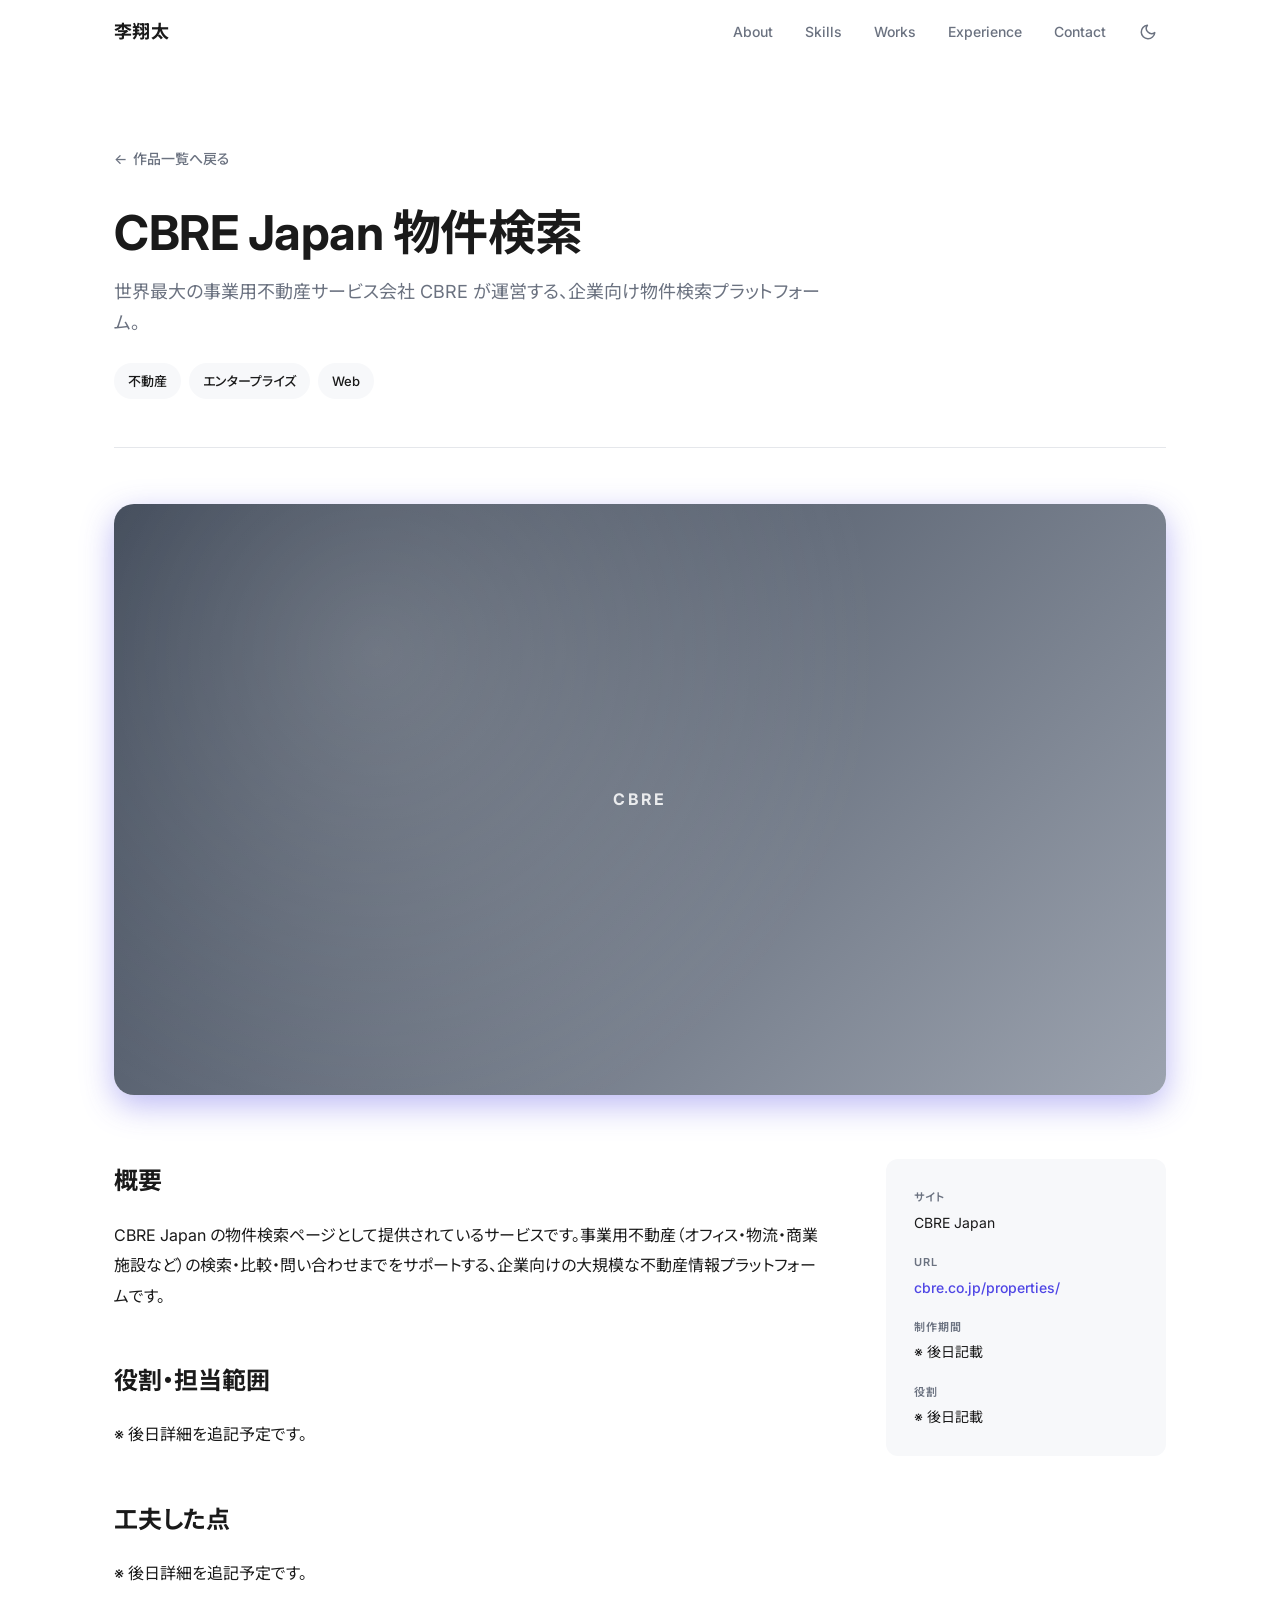
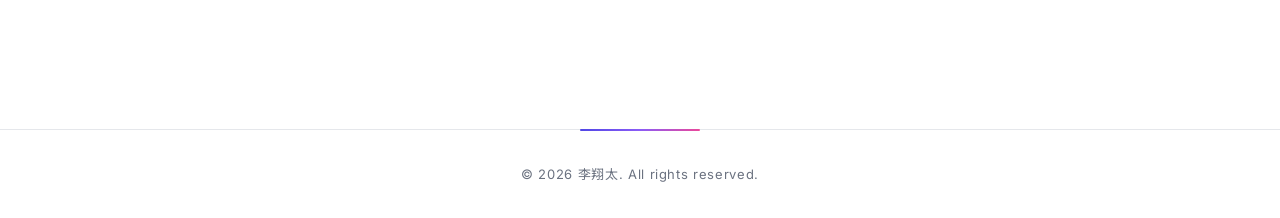
==== works/cbre-properties.html @ f88a5d5b "initial commits" ====
<!DOCTYPE html>
<html lang="ja">
<head>
  <meta charset="UTF-8">
  <meta name="viewport" content="width=device-width, initial-scale=1.0">
  <title>CBRE Japan 物件検索 | 李翔太 Portfolio</title>
  <meta name="description" content="世界最大の事業用不動産サービス会社 CBRE Japan の物件検索プラットフォームの実績紹介。">

  <link rel="preconnect" href="https://fonts.googleapis.com">
  <link rel="preconnect" href="https://fonts.gstatic.com" crossorigin>
  <link href="https://fonts.googleapis.com/css2?family=Inter:wght@400;500;600;700&family=Noto+Sans+JP:wght@400;500;700&display=swap" rel="stylesheet">
  <link rel="stylesheet" href="../assets/css/style.css">
  <link rel="stylesheet" href="../assets/css/works.css">

  <script>
    (function() {
      try {
        const stored = localStorage.getItem('theme');
        const prefersDark = window.matchMedia('(prefers-color-scheme: dark)').matches;
        const theme = stored || (prefersDark ? 'dark' : 'light');
        document.documentElement.setAttribute('data-theme', theme);
      } catch (e) {
        document.documentElement.setAttribute('data-theme', 'light');
      }
    })();
  </script>
</head>
<body>
  <header class="header" id="header">
    <div class="container header__inner">
      <a href="../index.html" class="header__logo">李翔太</a>
      <div class="header__right">
        <nav class="nav" id="nav">
          <ul class="nav__list">
            <li><a href="../index.html#about" class="nav__link">About</a></li>
            <li><a href="../index.html#skills" class="nav__link">Skills</a></li>
            <li><a href="../index.html#works" class="nav__link">Works</a></li>
            <li><a href="../index.html#experience" class="nav__link">Experience</a></li>
            <li><a href="../index.html#contact" class="nav__link">Contact</a></li>
          </ul>
        </nav>
        <button class="theme-toggle" id="themeToggle" aria-label="テーマを切り替え">
          <svg class="theme-toggle__icon theme-toggle__icon--moon" viewBox="0 0 24 24" fill="none" stroke="currentColor" stroke-width="2" stroke-linecap="round" stroke-linejoin="round" aria-hidden="true">
            <path d="M21 12.79A9 9 0 1 1 11.21 3 7 7 0 0 0 21 12.79z"/>
          </svg>
          <svg class="theme-toggle__icon theme-toggle__icon--sun" viewBox="0 0 24 24" fill="none" stroke="currentColor" stroke-width="2" stroke-linecap="round" stroke-linejoin="round" aria-hidden="true">
            <circle cx="12" cy="12" r="4"/>
            <path d="M12 2v2M12 20v2M4.93 4.93l1.41 1.41M17.66 17.66l1.41 1.41M2 12h2M20 12h2M4.93 19.07l1.41-1.41M17.66 6.34l1.41-1.41"/>
          </svg>
        </button>
        <button class="header__toggle" id="navToggle" aria-label="メニューを開く" aria-expanded="false">
          <span></span><span></span><span></span>
        </button>
      </div>
    </div>
  </header>

  <main class="work-detail">
    <div class="container">
      <a href="../index.html#works" class="work-detail__back">作品一覧へ戻る</a>

      <div class="work-detail__header">
        <h1 class="work-detail__title">CBRE Japan 物件検索</h1>
        <p class="work-detail__lead">
          世界最大の事業用不動産サービス会社 CBRE が運営する、企業向け物件検索プラットフォーム。
        </p>
        <ul class="work-detail__tags">
          <li>不動産</li>
          <li>エンタープライズ</li>
          <li>Web</li>
        </ul>
      </div>

      <div class="work-detail__hero">CBRE</div>

      <div class="work-detail__layout">
        <div class="work-detail__main">
          <h2>概要</h2>
          <p>
            CBRE Japan の物件検索ページとして提供されているサービスです。事業用不動産（オフィス・物流・商業施設など）の検索・比較・問い合わせまでをサポートする、企業向けの大規模な不動産情報プラットフォームです。
          </p>

          <h2>役割・担当範囲</h2>
          <p>※ 後日詳細を追記予定です。</p>

          <h2>工夫した点</h2>
          <p>※ 後日詳細を追記予定です。</p>
        </div>

        <aside class="work-detail__side">
          <dl>
            <div>
              <dt>サイト</dt>
              <dd>CBRE Japan</dd>
            </div>
            <div>
              <dt>URL</dt>
              <dd><a href="https://www.cbre.co.jp/properties/" target="_blank" rel="noopener">cbre.co.jp/properties/</a></dd>
            </div>
            <div>
              <dt>制作期間</dt>
              <dd>※ 後日記載</dd>
            </div>
            <div>
              <dt>役割</dt>
              <dd>※ 後日記載</dd>
            </div>
          </dl>
        </aside>
      </div>
    </div>
  </main>

  <footer class="footer">
    <div class="container footer__inner">
      <p class="footer__copy">&copy; <span id="year"></span> 李翔太. All rights reserved.</p>
    </div>
  </footer>

  <script src="../assets/js/script.js"></script>
</body>
</html>
---- assets/css/style.css ----
/* ==========================================================================
   Reset & Base
   ========================================================================== */
*,
*::before,
*::after {
  box-sizing: border-box;
}

* {
  margin: 0;
  padding: 0;
}

html {
  scroll-behavior: smooth;
  -webkit-text-size-adjust: 100%;
}

body {
  font-family: "Inter", "Noto Sans JP", -apple-system, BlinkMacSystemFont, "Segoe UI", "Hiragino Kaku Gothic ProN", "Hiragino Sans", Meiryo, sans-serif;
  font-size: 16px;
  line-height: 1.85;
  color: var(--color-text);
  background-color: var(--color-bg);
  font-feature-settings: "palt" 1;
  text-rendering: optimizeLegibility;
  -webkit-font-smoothing: antialiased;
  -moz-osx-font-smoothing: grayscale;
  transition: background-color 0.3s ease, color 0.3s ease;
}

img, picture, video {
  display: block;
  max-width: 100%;
  height: auto;
}

a {
  color: inherit;
  text-decoration: none;
  transition: color 0.2s ease, opacity 0.2s ease;
}

ul, ol {
  list-style: none;
}

button {
  font: inherit;
  background: none;
  border: none;
  cursor: pointer;
  color: inherit;
}

/* ==========================================================================
   Design Tokens
   ========================================================================== */
:root {
  --color-bg: #ffffff;
  --color-bg-alt: #f7f8fa;
  --color-card: #ffffff;
  --color-text: #1a1a1a;
  --color-text-muted: #6b7280;
  --color-border: #e5e7eb;
  --color-accent: #4f46e5;
  --color-accent-hover: #4338ca;
  --color-accent-cyan: #06b6d4;
  --color-grad-1: #4f46e5;
  --color-grad-2: #8b5cf6;
  --color-grad-3: #ec4899;
  --gradient-primary: linear-gradient(135deg, #4f46e5 0%, #8b5cf6 50%, #ec4899 100%);
  --gradient-blob-1: linear-gradient(135deg, #4f46e5 0%, #ec4899 100%);
  --gradient-blob-2: linear-gradient(135deg, #06b6d4 0%, #8b5cf6 100%);
  --color-header-bg: rgba(255, 255, 255, 0.85);
  --color-thumb-from: #374151;
  --color-thumb-to: #9ca3af;
  --color-placeholder-from: #e5e7eb;
  --color-placeholder-to: #cbd5e1;
  --color-placeholder-text: #9ca3af;
  --color-contact-hover-bg: #eef2f7;
  --color-tag-bg: #f1f3f5;
  --hero-overlay-from: rgba(255, 255, 255, 0.85);
  --hero-overlay-to: rgba(255, 255, 255, 0.3);
  --skills-overlay-from: rgba(10, 14, 22, 0.7);
  --skills-overlay-to: rgba(10, 14, 22, 0.25);
  --works-overlay-from: rgba(255, 255, 255, 0.92);
  --works-overlay-to: rgba(255, 255, 255, 0.55);

  --font-display: "Inter", "Noto Sans JP", sans-serif;

  --container-width: 1100px;
  --container-narrow: 720px;
  --container-padding: 24px;

  --header-height: 64px;

  --radius-sm: 6px;
  --radius-md: 12px;
  --radius-lg: 20px;

  --shadow-sm: 0 1px 2px rgba(0, 0, 0, 0.04), 0 1px 3px rgba(0, 0, 0, 0.06);
  --shadow-md: 0 4px 10px rgba(0, 0, 0, 0.05), 0 2px 4px rgba(0, 0, 0, 0.04);
  --shadow-lg: 0 20px 40px rgba(0, 0, 0, 0.08);
  --shadow-glow: 0 10px 32px rgba(79, 70, 229, 0.38);
  --shadow-glow-hover: 0 18px 48px rgba(236, 72, 153, 0.5);

  --blob-opacity-1: 0.32;
  --blob-opacity-2: 0.25;

  --transition: 0.25s ease;
}

[data-theme="dark"] {
  --color-bg: #0d1117;
  --color-bg-alt: #161b22;
  --color-card: #1c2128;
  --color-text: #e6edf3;
  --color-text-muted: #8b949e;
  --color-border: #30363d;
  --color-accent: #818cf8;
  --color-accent-hover: #6366f1;
  --color-accent-cyan: #22d3ee;
  --color-grad-1: #818cf8;
  --color-grad-2: #a78bfa;
  --color-grad-3: #f472b6;
  --gradient-primary: linear-gradient(135deg, #818cf8 0%, #a78bfa 50%, #f472b6 100%);
  --gradient-blob-1: linear-gradient(135deg, #6366f1 0%, #ec4899 100%);
  --gradient-blob-2: linear-gradient(135deg, #06b6d4 0%, #a78bfa 100%);
  --color-header-bg: rgba(13, 17, 23, 0.85);
  --color-thumb-from: #1f2937;
  --color-thumb-to: #4b5563;
  --color-placeholder-from: #21262d;
  --color-placeholder-to: #30363d;
  --color-placeholder-text: #6e7681;
  --color-contact-hover-bg: #262c36;
  --color-tag-bg: #2d333b;
  --hero-overlay-from: rgba(13, 17, 23, 0.88);
  --hero-overlay-to: rgba(13, 17, 23, 0.45);
  --skills-overlay-from: rgba(10, 14, 22, 0.8);
  --skills-overlay-to: rgba(10, 14, 22, 0.35);
  --works-overlay-from: rgba(13, 17, 23, 0.95);
  --works-overlay-to: rgba(13, 17, 23, 0.78);

  --shadow-sm: 0 1px 2px rgba(0, 0, 0, 0.3), 0 1px 3px rgba(0, 0, 0, 0.4);
  --shadow-md: 0 4px 10px rgba(0, 0, 0, 0.35), 0 2px 4px rgba(0, 0, 0, 0.3);
  --shadow-lg: 0 20px 40px rgba(0, 0, 0, 0.5);
  --shadow-glow: 0 10px 32px rgba(129, 140, 248, 0.5);
  --shadow-glow-hover: 0 18px 48px rgba(244, 114, 182, 0.55);

  --blob-opacity-1: 0.42;
  --blob-opacity-2: 0.34;
}

/* ==========================================================================
   Layout Utilities
   ========================================================================== */
.container {
  width: 100%;
  max-width: var(--container-width);
  margin: 0 auto;
  padding: 0 var(--container-padding);
}

.container--narrow {
  max-width: var(--container-narrow);
}

.section {
  padding: 120px 0;
  position: relative;
}

.section > .container {
  position: relative;
  z-index: 1;
}

.section--alt {
  background-color: var(--color-bg-alt);
  transition: background-color 0.3s ease;
  overflow: hidden;
}

.section--alt::before,
.section--alt::after {
  content: "";
  position: absolute;
  border-radius: 50%;
  filter: blur(110px);
  pointer-events: none;
  z-index: 0;
}

.section--alt::before {
  width: 640px;
  height: 640px;
  top: -140px;
  right: -180px;
  background: var(--gradient-blob-1);
  opacity: var(--blob-opacity-1);
}

.section--alt::after {
  width: 540px;
  height: 540px;
  bottom: -140px;
  left: -140px;
  background: var(--gradient-blob-2);
  opacity: var(--blob-opacity-2);
}

/* Optional background image (use class .section--with-bg-image and place file at assets/images/skills-bg.jpg) */
.section--with-bg-image {
  background-image:
    linear-gradient(135deg, var(--skills-overlay-from), var(--skills-overlay-to)),
    url('../images/skills-bg.jpg');
  background-size: cover;
  background-position: center center;
  background-repeat: no-repeat;
}

/* Works section background image */
.section--with-works-bg {
  background-image:
    linear-gradient(180deg,
      var(--works-overlay-from) 0%,
      var(--works-overlay-from) 22%,
      var(--works-overlay-to) 100%
    ),
    url('../images/works-bg.jpg');
  background-size: cover;
  background-position: center center;
  background-repeat: no-repeat;
}

/* Section title in Works — adjust text color only so it balances with the gallery bg in both themes */
.section--with-works-bg .section__title {
  color: var(--color-accent);
}

/* Parallax-like fixed background on desktop only (iOS Safari has perf issues with fixed) */
@media (min-width: 769px) {
  .hero,
  .section--with-bg-image,
  .section--with-works-bg {
    background-attachment: fixed;
  }
}

/* Hide decorative blobs when bg image is present (image is the visual focus) */
.section--with-bg-image::before,
.section--with-bg-image::after {
  display: none;
}

/* Force-dark theme treatment within the bg-image section regardless of light/dark mode */
.section--with-bg-image .section__title {
  color: #ffffff;
}

.section--with-bg-image .skill-group {
  background-color: rgba(28, 33, 40, 0.55);
  border-color: rgba(255, 255, 255, 0.12);
  -webkit-backdrop-filter: blur(10px) saturate(180%);
  backdrop-filter: blur(10px) saturate(180%);
}

.section--with-bg-image .skill-group:hover {
  background-color: rgba(28, 33, 40, 0.75);
  border-color: var(--color-grad-3);
}

.section--with-bg-image .skill-group__title {
  color: var(--color-grad-3);
}

.section--with-bg-image .skill-list li {
  color: rgba(230, 237, 243, 0.92);
}

.section--with-bg-image .certifications {
  background-color: rgba(28, 33, 40, 0.55);
  border-color: rgba(255, 255, 255, 0.12);
  -webkit-backdrop-filter: blur(10px) saturate(180%);
  backdrop-filter: blur(10px) saturate(180%);
}

.section--with-bg-image .certifications__list li {
  color: rgba(230, 237, 243, 0.92);
}

.section__label {
  font-family: var(--font-display);
  font-size: 14px;
  font-weight: 600;
  letter-spacing: 0.12em;
  color: var(--color-accent);
  background: var(--gradient-primary);
  background-size: 200% auto;
  -webkit-background-clip: text;
  background-clip: text;
  -webkit-text-fill-color: transparent;
  margin-bottom: 12px;
  text-transform: uppercase;
  display: inline-block;
}

.section__title {
  font-size: clamp(28px, 4vw, 40px);
  font-weight: 700;
  letter-spacing: 0.02em;
  margin-bottom: 56px;
  line-height: 1.3;
}

/* ==========================================================================
   Header
   ========================================================================== */
.header {
  position: fixed;
  top: 0;
  left: 0;
  right: 0;
  height: var(--header-height);
  background-color: var(--color-header-bg);
  backdrop-filter: saturate(180%) blur(12px);
  -webkit-backdrop-filter: saturate(180%) blur(12px);
  border-bottom: 1px solid transparent;
  z-index: 100;
  transition: border-color var(--transition), box-shadow var(--transition), background-color 0.3s ease;
}

.header.is-scrolled {
  border-bottom-color: var(--color-border);
  box-shadow: var(--shadow-sm);
}

.header__inner {
  display: flex;
  align-items: center;
  justify-content: space-between;
  height: 100%;
  gap: 16px;
}

.header__logo {
  font-family: var(--font-display);
  font-weight: 700;
  font-size: 18px;
  letter-spacing: 0.02em;
  flex-shrink: 0;
}

.header__logo:hover {
  color: var(--color-accent);
}

.header__right {
  display: flex;
  align-items: center;
  gap: 24px;
}

.nav__list {
  display: flex;
  gap: 32px;
}

.nav__link {
  font-size: 14px;
  font-weight: 500;
  color: var(--color-text-muted);
}

.nav__link:hover {
  color: var(--color-text);
}

/* Theme toggle */
.theme-toggle {
  display: inline-flex;
  align-items: center;
  justify-content: center;
  width: 36px;
  height: 36px;
  border-radius: var(--radius-sm);
  color: var(--color-text-muted);
  transition: color var(--transition), background-color var(--transition);
  flex-shrink: 0;
  z-index: 110;
}

.theme-toggle:hover {
  color: var(--color-text);
  background-color: var(--color-bg-alt);
}

.theme-toggle__icon {
  width: 18px;
  height: 18px;
}

.theme-toggle__icon--sun { display: none; }
.theme-toggle__icon--moon { display: block; }
[data-theme="dark"] .theme-toggle__icon--sun { display: block; }
[data-theme="dark"] .theme-toggle__icon--moon { display: none; }

.header__toggle {
  display: none;
  width: 32px;
  height: 32px;
  position: relative;
  z-index: 110;
}

.header__toggle span {
  position: absolute;
  left: 4px;
  width: 24px;
  height: 2px;
  background-color: var(--color-text);
  transition: transform var(--transition), opacity var(--transition), background-color 0.3s ease;
}

.header__toggle span:nth-child(1) { top: 10px; }
.header__toggle span:nth-child(2) { top: 16px; }
.header__toggle span:nth-child(3) { top: 22px; }

.header__toggle[aria-expanded="true"] span:nth-child(1) {
  transform: translateY(6px) rotate(45deg);
}
.header__toggle[aria-expanded="true"] span:nth-child(2) {
  opacity: 0;
}
.header__toggle[aria-expanded="true"] span:nth-child(3) {
  transform: translateY(-6px) rotate(-45deg);
}

/* ==========================================================================
   Hero
   ========================================================================== */
.hero {
  min-height: 100vh;
  display: flex;
  align-items: center;
  padding: var(--header-height) 0 80px;
  background-image:
    linear-gradient(100deg, var(--hero-overlay-from) 0%, var(--hero-overlay-from) 30%, var(--hero-overlay-to) 100%),
    url('../images/hero-bg.jpg');
  background-size: cover;
  background-position: center;
  background-repeat: no-repeat;
  position: relative;
  overflow: hidden;
}

.hero::before {
  content: "";
  position: absolute;
  top: -120px;
  left: -120px;
  width: 640px;
  height: 640px;
  border-radius: 50%;
  background: var(--gradient-blob-1);
  filter: blur(130px);
  opacity: 0.38;
  pointer-events: none;
  z-index: 0;
}

.hero > .container {
  position: relative;
  z-index: 1;
}

.hero__greeting {
  font-family: var(--font-display);
  font-size: 16px;
  color: var(--color-accent);
  font-weight: 500;
  letter-spacing: 0.05em;
  margin-bottom: 16px;
}

.hero__name {
  font-family: var(--font-display);
  font-size: clamp(40px, 7vw, 72px);
  font-weight: 700;
  line-height: 1.1;
  letter-spacing: -0.02em;
  margin-bottom: 16px;
  color: var(--color-accent);
  background: var(--gradient-primary);
  background-size: 200% 200%;
  -webkit-background-clip: text;
  background-clip: text;
  -webkit-text-fill-color: transparent;
  animation: gradientShift 6s ease-in-out infinite;
  filter: drop-shadow(0 8px 30px rgba(139, 92, 246, 0.35));
}

@keyframes gradientShift {
  0%, 100% { background-position: 0% 50%; }
  50% { background-position: 100% 50%; }
}

.hero__title {
  font-size: clamp(20px, 3vw, 28px);
  font-weight: 500;
  color: var(--color-text-muted);
  margin-bottom: 32px;
}

.hero__lead {
  font-size: 16px;
  line-height: 1.9;
  max-width: 560px;
  margin-bottom: 40px;
  color: var(--color-text);
}

.hero__actions {
  display: flex;
  gap: 16px;
  flex-wrap: wrap;
}

/* ==========================================================================
   Buttons
   ========================================================================== */
.btn {
  display: inline-flex;
  align-items: center;
  justify-content: center;
  padding: 14px 28px;
  font-size: 15px;
  font-weight: 500;
  border-radius: var(--radius-sm);
  transition: background-position 0.5s ease, color var(--transition), transform var(--transition), border-color var(--transition), box-shadow var(--transition), background var(--transition);
  cursor: pointer;
  position: relative;
  overflow: hidden;
}

.btn--primary {
  background: var(--gradient-primary);
  background-size: 200% 200%;
  background-position: 0% 50%;
  color: #ffffff;
  border: none;
  box-shadow: var(--shadow-glow);
}

.btn--primary:hover {
  background-position: 100% 50%;
  box-shadow: var(--shadow-glow-hover);
  transform: translateY(-2px);
}

.btn--ghost {
  background-color: transparent;
  color: var(--color-text);
  border: 1px solid var(--color-border);
}

.btn--ghost:hover {
  border-color: transparent;
  color: #ffffff;
  background: var(--gradient-primary);
  background-size: 200% 200%;
  background-position: 0% 50%;
  transform: translateY(-2px);
  box-shadow: var(--shadow-glow);
}

/* ==========================================================================
   About
   ========================================================================== */
.about {
  display: grid;
  grid-template-columns: 280px 1fr;
  gap: 64px;
  align-items: start;
}

.about__image {
  position: sticky;
  top: calc(var(--header-height) + 32px);
}

.about__image-placeholder {
  aspect-ratio: 1;
  background: linear-gradient(135deg, var(--color-placeholder-from), var(--color-placeholder-to));
  border-radius: var(--radius-md);
  display: flex;
  align-items: center;
  justify-content: center;
  color: var(--color-placeholder-text);
  font-weight: 600;
  letter-spacing: 0.1em;
  font-size: 14px;
}

.about__image img {
  aspect-ratio: 1;
  width: 100%;
  object-fit: cover;
  object-position: center -36px;
  border-radius: var(--radius-md);
  box-shadow: var(--shadow-md);
}

.about__text > p {
  margin-bottom: 20px;
}

.about__meta {
  margin-top: 32px;
  padding-top: 32px;
  border-top: 1px solid var(--color-border);
  display: grid;
  gap: 12px;
}

.about__meta-item {
  display: grid;
  grid-template-columns: 100px 1fr;
  gap: 16px;
}

.about__meta-item dt {
  font-size: 13px;
  color: var(--color-text-muted);
  font-weight: 500;
  letter-spacing: 0.05em;
}

.about__meta-item dd {
  font-size: 14px;
}

/* ==========================================================================
   Skills
   ========================================================================== */
.skills {
  display: grid;
  grid-template-columns: repeat(auto-fit, minmax(220px, 1fr));
  gap: 32px;
}

.skill-group {
  padding: 32px;
  background-color: var(--color-card);
  border: 1px solid var(--color-border);
  border-radius: var(--radius-md);
  transition: transform var(--transition), box-shadow var(--transition), background-color 0.3s ease, border-color 0.3s ease;
}

.skill-group:hover {
  transform: translateY(-6px) scale(1.02);
  box-shadow: var(--shadow-md), 0 0 32px rgba(139, 92, 246, 0.25);
  border-color: var(--color-grad-2);
}

.skill-group__title {
  font-family: var(--font-display);
  font-size: 13px;
  font-weight: 600;
  letter-spacing: 0.1em;
  text-transform: uppercase;
  color: var(--color-accent);
  margin-bottom: 20px;
}

.skill-list {
  display: flex;
  flex-direction: column;
  gap: 8px;
}

.skill-list li {
  font-size: 15px;
  padding-left: 16px;
  position: relative;
}

.skill-list li::before {
  content: "";
  position: absolute;
  left: 0;
  top: 12px;
  width: 6px;
  height: 6px;
  border-radius: 50%;
  background: var(--gradient-primary);
}

/* Certifications */
.certifications {
  margin-top: 64px;
  padding: 40px 48px;
  background-color: var(--color-card);
  border: 1px solid var(--color-border);
  border-radius: var(--radius-md);
  position: relative;
  overflow: hidden;
}

.certifications::before {
  content: "";
  position: absolute;
  top: 0;
  left: 0;
  right: 0;
  height: 3px;
  background: var(--gradient-primary);
}

.certifications__title {
  font-family: var(--font-display);
  font-size: 13px;
  font-weight: 600;
  letter-spacing: 0.1em;
  text-transform: uppercase;
  background: var(--gradient-primary);
  -webkit-background-clip: text;
  background-clip: text;
  -webkit-text-fill-color: transparent;
  margin-bottom: 24px;
  display: inline-block;
}

.certifications__list {
  display: grid;
  grid-template-columns: repeat(auto-fit, minmax(280px, 1fr));
  gap: 12px 32px;
}

.certifications__list li {
  display: grid;
  grid-template-columns: 56px 1fr;
  gap: 16px;
  align-items: baseline;
  font-size: 15px;
  padding: 6px 0;
}

.certifications__year {
  font-family: var(--font-display);
  font-weight: 700;
  font-size: 13px;
  color: var(--color-accent);
  letter-spacing: 0.05em;
}

@media (max-width: 768px) {
  .certifications {
    padding: 32px 24px;
    margin-top: 48px;
  }
  .certifications__list li {
    grid-template-columns: 50px 1fr;
    gap: 12px;
    font-size: 14px;
  }
}

/* ==========================================================================
   Works
   ========================================================================== */
.works {
  display: grid;
  grid-template-columns: repeat(auto-fit, minmax(300px, 1fr));
  gap: 32px;
}

.work-card {
  background-color: var(--color-card);
  border: 1px solid var(--color-border);
  border-radius: var(--radius-md);
  overflow: hidden;
  transition: transform var(--transition), box-shadow var(--transition), background-color 0.3s ease, border-color 0.3s ease;
}

.work-card:hover {
  transform: translateY(-10px) scale(1.025);
  box-shadow: var(--shadow-lg), 0 0 44px rgba(236, 72, 153, 0.28);
}

/* Works "show more" — hide cards beyond 3rd by default */
.works .work-card:nth-child(n+4) {
  display: none;
}

.works.is-expanded .work-card:nth-child(n+4) {
  display: block;
  animation: workReveal 0.7s cubic-bezier(0.16, 1, 0.3, 1) backwards;
}

.works.is-expanded .work-card:nth-child(4) { animation-delay: 0s; }
.works.is-expanded .work-card:nth-child(5) { animation-delay: 0.1s; }
.works.is-expanded .work-card:nth-child(6) { animation-delay: 0.2s; }
.works.is-expanded .work-card:nth-child(7) { animation-delay: 0.3s; }
.works.is-expanded .work-card:nth-child(8) { animation-delay: 0.4s; }

@keyframes workReveal {
  from {
    opacity: 0;
    transform: translateY(50px) scale(0.92);
  }
  to {
    opacity: 1;
    transform: translateY(0) scale(1);
  }
}

.works__more {
  display: flex;
  justify-content: center;
  margin-top: 56px;
}

.works__more-btn {
  gap: 10px;
  padding: 16px 36px;
  font-size: 15px;
}

.works__more-icon {
  width: 18px;
  height: 18px;
  transition: transform 0.4s cubic-bezier(0.16, 1, 0.3, 1);
}

.works__more-btn[aria-expanded="true"] .works__more-icon {
  transform: rotate(180deg);
}

.work-card__link {
  display: block;
}

.work-card__thumb {
  aspect-ratio: 16 / 10;
  background: linear-gradient(135deg, var(--color-thumb-from), var(--color-thumb-to));
  display: flex;
  align-items: center;
  justify-content: center;
  overflow: hidden;
  position: relative;
}

.work-card__thumb::after {
  content: "";
  position: absolute;
  inset: 0;
  background: radial-gradient(circle at 30% 30%, rgba(255, 255, 255, 0.15), transparent 60%);
  pointer-events: none;
  z-index: 1;
}

.work-card__thumb img {
  width: 100%;
  height: 100%;
  object-fit: cover;
  display: block;
  position: relative;
  z-index: 2;
}

.work-card__thumb--icon img {
  width: 70%;
  height: auto;
  max-height: 65%;
  object-fit: contain;
  filter: drop-shadow(0 4px 12px rgba(0, 0, 0, 0.2));
}

.work-card__thumb-text {
  font-family: var(--font-display);
  font-weight: 700;
  letter-spacing: 0.15em;
  font-size: 14px;
  color: rgba(255, 255, 255, 0.85);
  position: relative;
  z-index: 1;
}

.work-card__body {
  padding: 28px;
}

.work-card__title {
  font-size: 20px;
  font-weight: 700;
  margin-bottom: 12px;
}

.work-card__desc {
  font-size: 14px;
  color: var(--color-text-muted);
  line-height: 1.7;
  margin-bottom: 16px;
}

.work-card__tags {
  display: flex;
  gap: 8px;
  flex-wrap: wrap;
}

.work-card__tags li {
  font-family: var(--font-display);
  font-size: 12px;
  padding: 4px 10px;
  background-color: var(--color-tag-bg);
  color: var(--color-text-muted);
  border-radius: 100px;
  font-weight: 500;
}

/* ==========================================================================
   Timeline
   ========================================================================== */
.timeline {
  display: grid;
  gap: 40px;
  position: relative;
  padding-left: 32px;
}

.timeline::before {
  content: "";
  position: absolute;
  left: 8px;
  top: 8px;
  bottom: 8px;
  width: 2px;
  background: var(--gradient-primary);
  opacity: 0.3;
}

.timeline__item {
  position: relative;
}

.timeline__item::before {
  content: "";
  position: absolute;
  left: -30px;
  top: 8px;
  width: 14px;
  height: 14px;
  border-radius: 50%;
  background: var(--gradient-primary);
  box-shadow: 0 0 0 4px var(--color-bg-alt), 0 4px 12px rgba(79, 70, 229, 0.3);
}

[data-theme="dark"] .timeline__item::before {
  box-shadow: 0 0 0 4px var(--color-bg-alt), 0 4px 12px rgba(129, 140, 248, 0.4);
}

.timeline__date {
  font-family: var(--font-display);
  font-size: 13px;
  font-weight: 600;
  color: var(--color-accent);
  letter-spacing: 0.05em;
  margin-bottom: 6px;
}

.timeline__title {
  font-size: 18px;
  font-weight: 700;
  margin-bottom: 8px;
}

.timeline__body p {
  font-size: 15px;
  color: var(--color-text-muted);
  line-height: 1.8;
}

/* ==========================================================================
   Contact
   ========================================================================== */
.contact__lead {
  font-size: 16px;
  color: var(--color-text-muted);
  line-height: 1.9;
  margin-bottom: 40px;
}

.contact__list {
  display: grid;
  gap: 16px;
}

.contact__item {
  display: grid;
  grid-template-columns: 44px 110px 1fr;
  gap: 20px;
  align-items: center;
  padding: 20px 24px;
  background-color: var(--color-bg-alt);
  border-radius: var(--radius-md);
  border: 1px solid transparent;
  transition: background-color var(--transition), border-color var(--transition), transform var(--transition);
}

.contact__icon {
  display: inline-flex;
  align-items: center;
  justify-content: center;
  width: 44px;
  height: 44px;
  border-radius: var(--radius-sm);
  background: #ffffff;
  border: 1px solid var(--color-border);
  color: var(--color-accent);
  flex-shrink: 0;
  box-shadow: var(--shadow-sm);
}

[data-theme="dark"] .contact__icon {
  background: var(--color-bg-alt);
  border-color: var(--color-border);
  color: var(--color-grad-3);
}

.contact__icon svg,
.contact__icon img {
  width: 26px;
  height: 26px;
  object-fit: contain;
}

.contact__cta {
  margin-top: 40px;
  text-align: center;
}

.contact__item:hover {
  background-color: var(--color-contact-hover-bg);
  border-color: var(--color-grad-2);
  transform: translateX(4px);
}

.contact__label {
  font-family: var(--font-display);
  font-size: 12px;
  font-weight: 600;
  letter-spacing: 0.1em;
  text-transform: uppercase;
  color: var(--color-text-muted);
}

.contact__value {
  font-size: 15px;
  font-weight: 500;
  word-break: break-all;
}

.contact__value:hover {
  color: var(--color-accent);
}

/* ==========================================================================
   Footer
   ========================================================================== */
.footer {
  padding: 32px 0;
  border-top: 1px solid var(--color-border);
  position: relative;
}

.footer::before {
  content: "";
  position: absolute;
  top: -1px;
  left: 50%;
  transform: translateX(-50%);
  width: 120px;
  height: 2px;
  background: var(--gradient-primary);
  border-radius: 2px;
}

.footer__inner {
  text-align: center;
}

.footer__copy {
  font-family: var(--font-display);
  font-size: 13px;
  color: var(--color-text-muted);
  letter-spacing: 0.05em;
}

/* ==========================================================================
   Scroll Animations
   ========================================================================== */
.reveal {
  opacity: 0;
  transform: translateY(24px);
  transition: opacity 0.7s ease, transform 0.7s ease;
}

.reveal.is-visible {
  opacity: 1;
  transform: translateY(0);
}

@media (prefers-reduced-motion: reduce) {
  *, *::before, *::after {
    animation-duration: 0.01ms !important;
    transition-duration: 0.01ms !important;
  }
  html { scroll-behavior: auto; }
  .reveal { opacity: 1; transform: none; }
}

/* ==========================================================================
   Responsive
   ========================================================================== */
@media (max-width: 768px) {
  .section {
    padding: 80px 0;
  }

  .section__title {
    margin-bottom: 40px;
  }

  .section--alt::before {
    width: 360px;
    height: 360px;
    top: -80px;
    right: -120px;
  }

  .section--alt::after {
    width: 300px;
    height: 300px;
    bottom: -80px;
    left: -100px;
  }

  .header__right {
    gap: 8px;
  }

  .header__toggle {
    display: block;
  }

  .nav {
    position: fixed;
    inset: 0;
    background-color: var(--color-bg);
    display: flex;
    align-items: center;
    justify-content: center;
    opacity: 0;
    pointer-events: none;
    transition: opacity var(--transition), background-color 0.3s ease;
  }

  .nav.is-open {
    opacity: 1;
    pointer-events: auto;
  }

  .nav__list {
    flex-direction: column;
    gap: 24px;
    text-align: center;
  }

  .nav__link {
    font-size: 18px;
  }

  .about {
    grid-template-columns: 1fr;
    gap: 40px;
  }

  .about__image {
    position: static;
    max-width: 220px;
  }

  .about__meta-item {
    grid-template-columns: 90px 1fr;
    gap: 12px;
  }

  .contact__item {
    grid-template-columns: 40px 1fr;
    grid-template-rows: auto auto;
    column-gap: 16px;
    row-gap: 4px;
    padding: 16px 20px;
  }

  .contact__icon {
    grid-row: 1 / 3;
    width: 40px;
    height: 40px;
  }

  .timeline {
    padding-left: 24px;
  }

  .timeline__item::before {
    left: -22px;
    width: 12px;
    height: 12px;
    top: 6px;
  }
}
---- assets/css/works.css ----
/* ==========================================================================
   Work Detail Page
   ========================================================================== */
.work-detail {
  padding: calc(var(--header-height) + 80px) 0 120px;
}

.work-detail__back {
  display: inline-flex;
  align-items: center;
  gap: 6px;
  font-size: 14px;
  color: var(--color-text-muted);
  margin-bottom: 32px;
  font-weight: 500;
}

.work-detail__back:hover {
  color: var(--color-accent);
}

.work-detail__back::before {
  content: "←";
}

.work-detail__header {
  margin-bottom: 56px;
  border-bottom: 1px solid var(--color-border);
  padding-bottom: 48px;
}

.work-detail__title {
  font-size: clamp(32px, 5vw, 48px);
  font-weight: 700;
  line-height: 1.2;
  letter-spacing: -0.01em;
  margin-bottom: 16px;
}

.work-detail__lead {
  font-size: 18px;
  color: var(--color-text-muted);
  line-height: 1.7;
  max-width: 720px;
  margin-bottom: 24px;
}

.work-detail__tags {
  display: flex;
  gap: 8px;
  flex-wrap: wrap;
}

.work-detail__tags li {
  font-family: var(--font-display);
  font-size: 13px;
  padding: 6px 14px;
  background-color: var(--color-bg-alt);
  color: var(--color-text);
  border-radius: 100px;
  font-weight: 500;
}

.work-detail__hero {
  aspect-ratio: 16 / 9;
  background:
    radial-gradient(circle at 25% 25%, rgba(255, 255, 255, 0.18), transparent 55%),
    linear-gradient(135deg, var(--color-thumb-from), var(--color-thumb-to));
  border-radius: var(--radius-lg);
  margin-bottom: 64px;
  display: flex;
  align-items: center;
  justify-content: center;
  color: rgba(255, 255, 255, 0.85);
  font-family: var(--font-display);
  font-weight: 700;
  letter-spacing: 0.15em;
  box-shadow: var(--shadow-glow);
  overflow: hidden;
}

.work-detail__hero img {
  width: 100%;
  height: 100%;
  object-fit: cover;
  display: block;
}

.work-detail__hero--icon img {
  width: 35%;
  height: auto;
  max-height: 55%;
  object-fit: contain;
  filter: drop-shadow(0 6px 20px rgba(0, 0, 0, 0.25));
}

.work-detail__layout {
  display: grid;
  grid-template-columns: 1fr 280px;
  gap: 64px;
  align-items: start;
}

.work-detail__main h2 {
  font-size: 24px;
  font-weight: 700;
  margin-top: 48px;
  margin-bottom: 16px;
}

.work-detail__main h2:first-child {
  margin-top: 0;
}

.work-detail__main p {
  font-size: 16px;
  line-height: 1.9;
  margin-bottom: 20px;
}

.work-detail__main ul {
  list-style: none;
  padding-left: 0;
  margin-bottom: 20px;
}

.work-detail__main ul li {
  position: relative;
  padding-left: 20px;
  margin-bottom: 8px;
  line-height: 1.8;
}

.work-detail__main ul li::before {
  content: "";
  position: absolute;
  left: 0;
  top: 13px;
  width: 6px;
  height: 6px;
  background-color: var(--color-accent);
  border-radius: 50%;
}

.work-detail__side {
  position: sticky;
  top: calc(var(--header-height) + 32px);
  background-color: var(--color-bg-alt);
  border-radius: var(--radius-md);
  padding: 28px;
}

.work-detail__side dl {
  display: grid;
  gap: 18px;
}

.work-detail__side dt {
  font-family: var(--font-display);
  font-size: 11px;
  font-weight: 600;
  letter-spacing: 0.1em;
  text-transform: uppercase;
  color: var(--color-text-muted);
  margin-bottom: 4px;
}

.work-detail__side dd {
  font-size: 14px;
  line-height: 1.6;
}

.work-detail__side dd a {
  color: var(--color-accent);
  font-weight: 500;
  word-break: break-all;
}

.work-detail__side dd a:hover {
  text-decoration: underline;
}

@media (max-width: 900px) {
  .work-detail__layout {
    grid-template-columns: 1fr;
    gap: 40px;
  }

  .work-detail__side {
    position: static;
  }
}
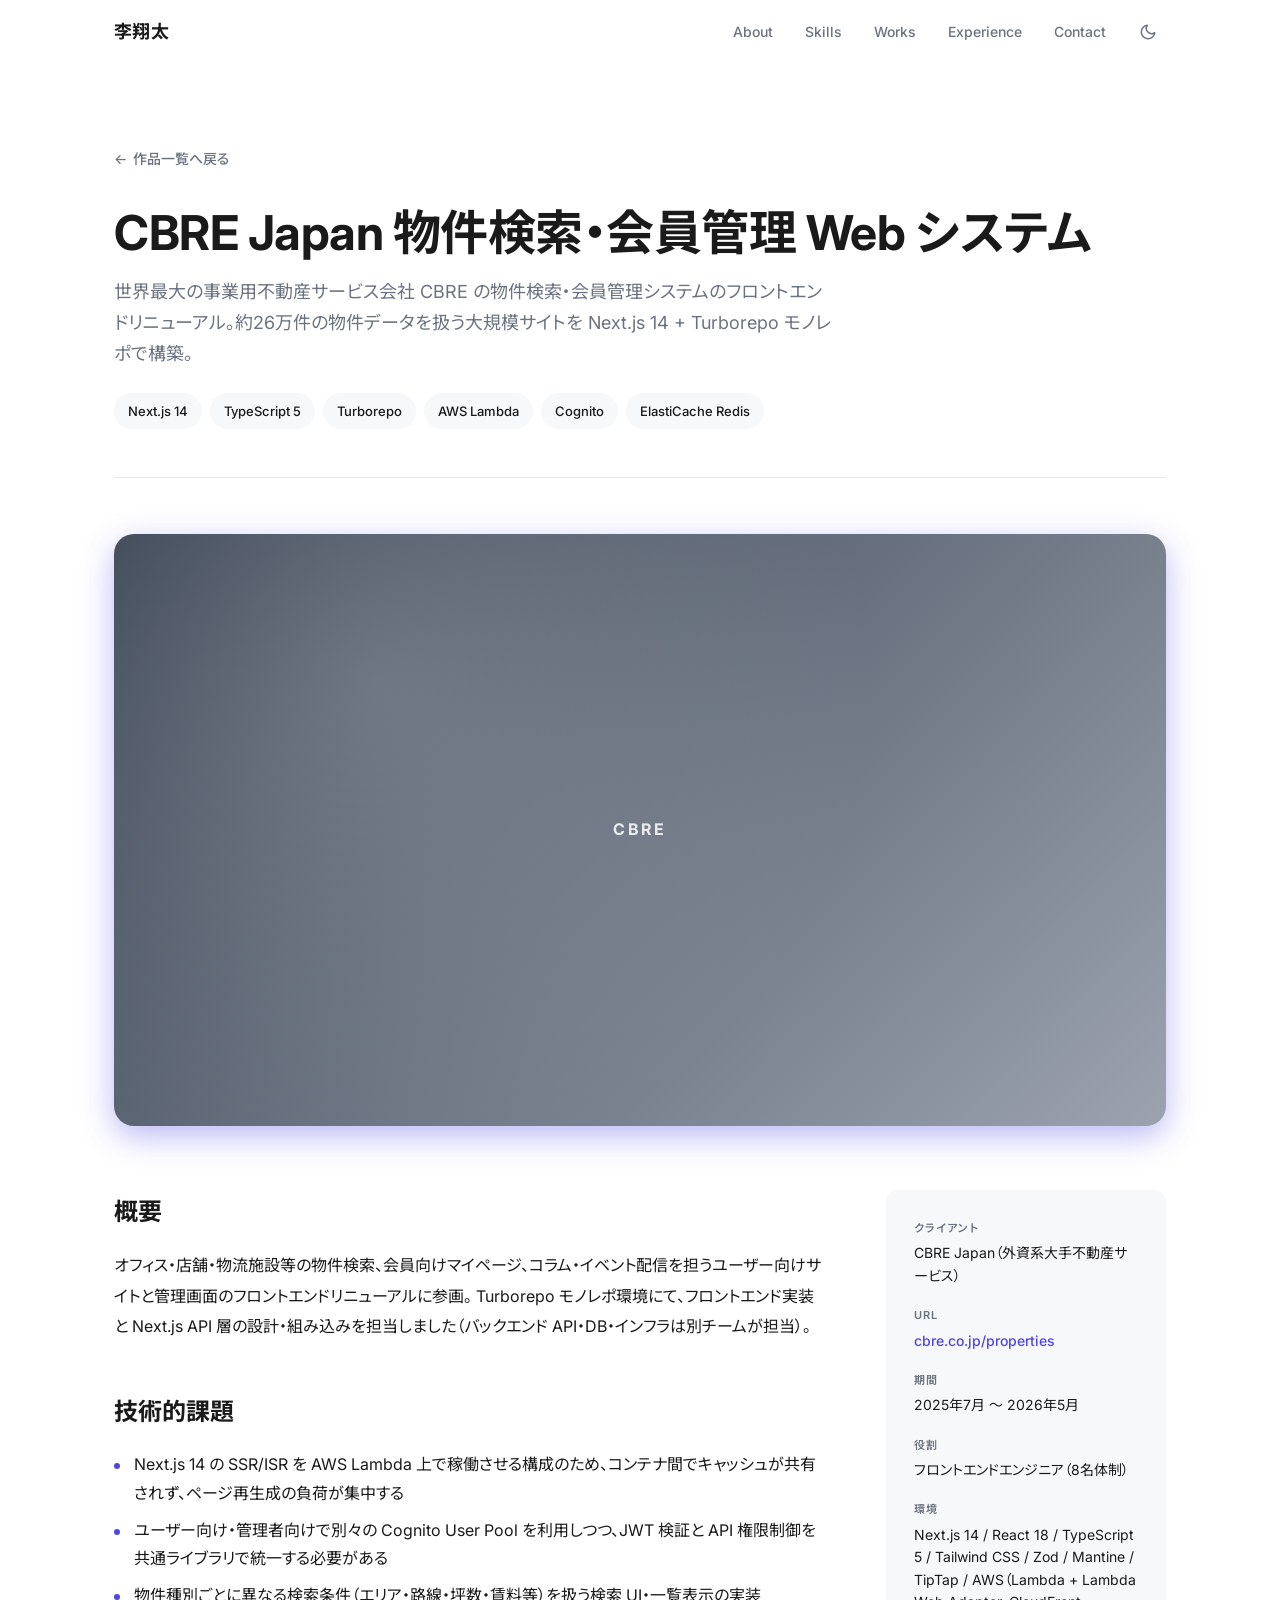
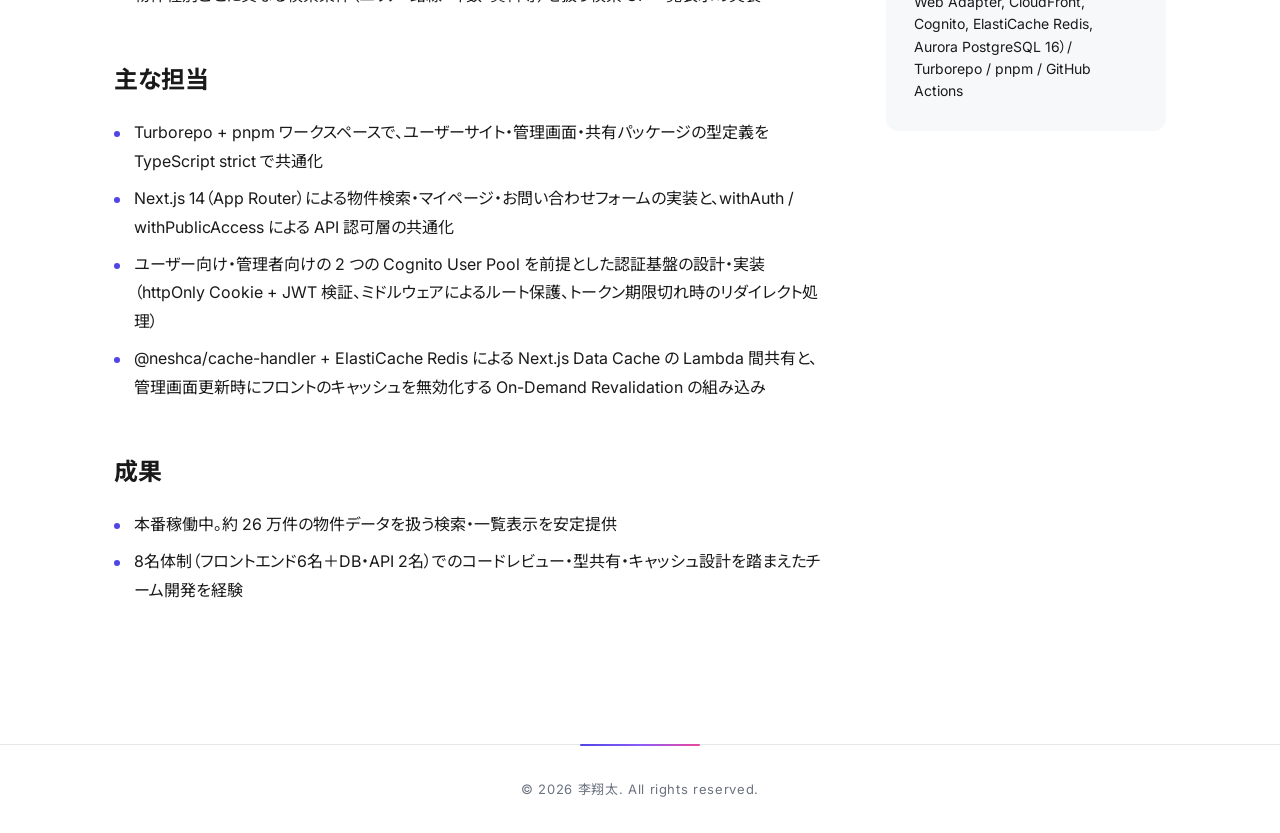
==== commit 9a2f71bb: "実績更新" ====
--- a/works/cbre-properties.html
+++ b/works/cbre-properties.html
@@ -3,8 +3,8 @@
 <head>
   <meta charset="UTF-8">
   <meta name="viewport" content="width=device-width, initial-scale=1.0">
-  <title>CBRE Japan 物件検索 | 李翔太 Portfolio</title>
-  <meta name="description" content="世界最大の事業用不動産サービス会社 CBRE Japan の物件検索プラットフォームの実績紹介。">
+  <title>CBRE Japan 物件検索・会員管理システム | 李翔太 Portfolio</title>
+  <meta name="description" content="世界最大の事業用不動産サービス会社 CBRE Japan の物件検索・会員管理 Web システムのフロントエンドリニューアル実績。Next.js 14 + Turborepo + AWS で構築。">
 
   <link rel="preconnect" href="https://fonts.googleapis.com">
   <link rel="preconnect" href="https://fonts.gstatic.com" crossorigin>
@@ -60,14 +60,17 @@
       <a href="../index.html#works" class="work-detail__back">作品一覧へ戻る</a>
 
       <div class="work-detail__header">
-        <h1 class="work-detail__title">CBRE Japan 物件検索</h1>
+        <h1 class="work-detail__title">CBRE Japan 物件検索・会員管理 Web システム</h1>
         <p class="work-detail__lead">
-          世界最大の事業用不動産サービス会社 CBRE が運営する、企業向け物件検索プラットフォーム。
+          世界最大の事業用不動産サービス会社 CBRE の物件検索・会員管理システムのフロントエンドリニューアル。約26万件の物件データを扱う大規模サイトを Next.js 14 + Turborepo モノレポで構築。
         </p>
         <ul class="work-detail__tags">
-          <li>不動産</li>
-          <li>エンタープライズ</li>
-          <li>Web</li>
+          <li>Next.js 14</li>
+          <li>TypeScript 5</li>
+          <li>Turborepo</li>
+          <li>AWS Lambda</li>
+          <li>Cognito</li>
+          <li>ElastiCache Redis</li>
         </ul>
       </div>
 
@@ -77,33 +80,53 @@
         <div class="work-detail__main">
           <h2>概要</h2>
           <p>
-            CBRE Japan の物件検索ページとして提供されているサービスです。事業用不動産（オフィス・物流・商業施設など）の検索・比較・問い合わせまでをサポートする、企業向けの大規模な不動産情報プラットフォームです。
+            オフィス・店舗・物流施設等の物件検索、会員向けマイページ、コラム・イベント配信を担うユーザー向けサイトと管理画面のフロントエンドリニューアルに参画。
+            Turborepo モノレポ環境にて、フロントエンド実装と Next.js API 層の設計・組み込みを担当しました（バックエンド API・DB・インフラは別チームが担当）。
           </p>
 
-          <h2>役割・担当範囲</h2>
-          <p>※ 後日詳細を追記予定です。</p>
+          <h2>技術的課題</h2>
+          <ul>
+            <li>Next.js 14 の SSR/ISR を AWS Lambda 上で稼働させる構成のため、コンテナ間でキャッシュが共有されず、ページ再生成の負荷が集中する</li>
+            <li>ユーザー向け・管理者向けで別々の Cognito User Pool を利用しつつ、JWT 検証と API 権限制御を共通ライブラリで統一する必要がある</li>
+            <li>物件種別ごとに異なる検索条件（エリア・路線・坪数・賃料等）を扱う検索 UI・一覧表示の実装</li>
+          </ul>
 
-          <h2>工夫した点</h2>
-          <p>※ 後日詳細を追記予定です。</p>
+          <h2>主な担当</h2>
+          <ul>
+            <li>Turborepo + pnpm ワークスペースで、ユーザーサイト・管理画面・共有パッケージの型定義を TypeScript strict で共通化</li>
+            <li>Next.js 14（App Router）による物件検索・マイページ・お問い合わせフォームの実装と、withAuth / withPublicAccess による API 認可層の共通化</li>
+            <li>ユーザー向け・管理者向けの 2 つの Cognito User Pool を前提とした認証基盤の設計・実装（httpOnly Cookie + JWT 検証、ミドルウェアによるルート保護、トークン期限切れ時のリダイレクト処理）</li>
+            <li>@neshca/cache-handler + ElastiCache Redis による Next.js Data Cache の Lambda 間共有と、管理画面更新時にフロントのキャッシュを無効化する On-Demand Revalidation の組み込み</li>
+          </ul>
+
+          <h2>成果</h2>
+          <ul>
+            <li>本番稼働中。約 26 万件の物件データを扱う検索・一覧表示を安定提供</li>
+            <li>8名体制（フロントエンド6名＋DB・API 2名）でのコードレビュー・型共有・キャッシュ設計を踏まえたチーム開発を経験</li>
+          </ul>
         </div>
 
         <aside class="work-detail__side">
           <dl>
             <div>
-              <dt>サイト</dt>
-              <dd>CBRE Japan</dd>
+              <dt>クライアント</dt>
+              <dd>CBRE Japan（外資系大手不動産サービス）</dd>
             </div>
             <div>
               <dt>URL</dt>
-              <dd><a href="https://www.cbre.co.jp/properties/" target="_blank" rel="noopener">cbre.co.jp/properties/</a></dd>
+              <dd><a href="https://www.cbre.co.jp/properties" target="_blank" rel="noopener">cbre.co.jp/properties</a></dd>
             </div>
             <div>
-              <dt>制作期間</dt>
-              <dd>※ 後日記載</dd>
+              <dt>期間</dt>
+              <dd>2025年7月 〜 2026年5月</dd>
             </div>
             <div>
               <dt>役割</dt>
-              <dd>※ 後日記載</dd>
+              <dd>フロントエンドエンジニア（8名体制）</dd>
+            </div>
+            <div>
+              <dt>環境</dt>
+              <dd>Next.js 14 / React 18 / TypeScript 5 / Tailwind CSS / Zod / Mantine / TipTap / AWS（Lambda + Lambda Web Adapter, CloudFront, Cognito, ElastiCache Redis, Aurora PostgreSQL 16）/ Turborepo / pnpm / GitHub Actions</dd>
             </div>
           </dl>
         </aside>
--- a/assets/css/style.css
+++ b/assets/css/style.css
@@ -805,6 +805,9 @@
 .works.is-expanded .work-card:nth-child(6) { animation-delay: 0.2s; }
 .works.is-expanded .work-card:nth-child(7) { animation-delay: 0.3s; }
 .works.is-expanded .work-card:nth-child(8) { animation-delay: 0.4s; }
+.works.is-expanded .work-card:nth-child(9) { animation-delay: 0.5s; }
+.works.is-expanded .work-card:nth-child(10) { animation-delay: 0.6s; }
+.works.is-expanded .work-card:nth-child(11) { animation-delay: 0.7s; }
 
 @keyframes workReveal {
   from {
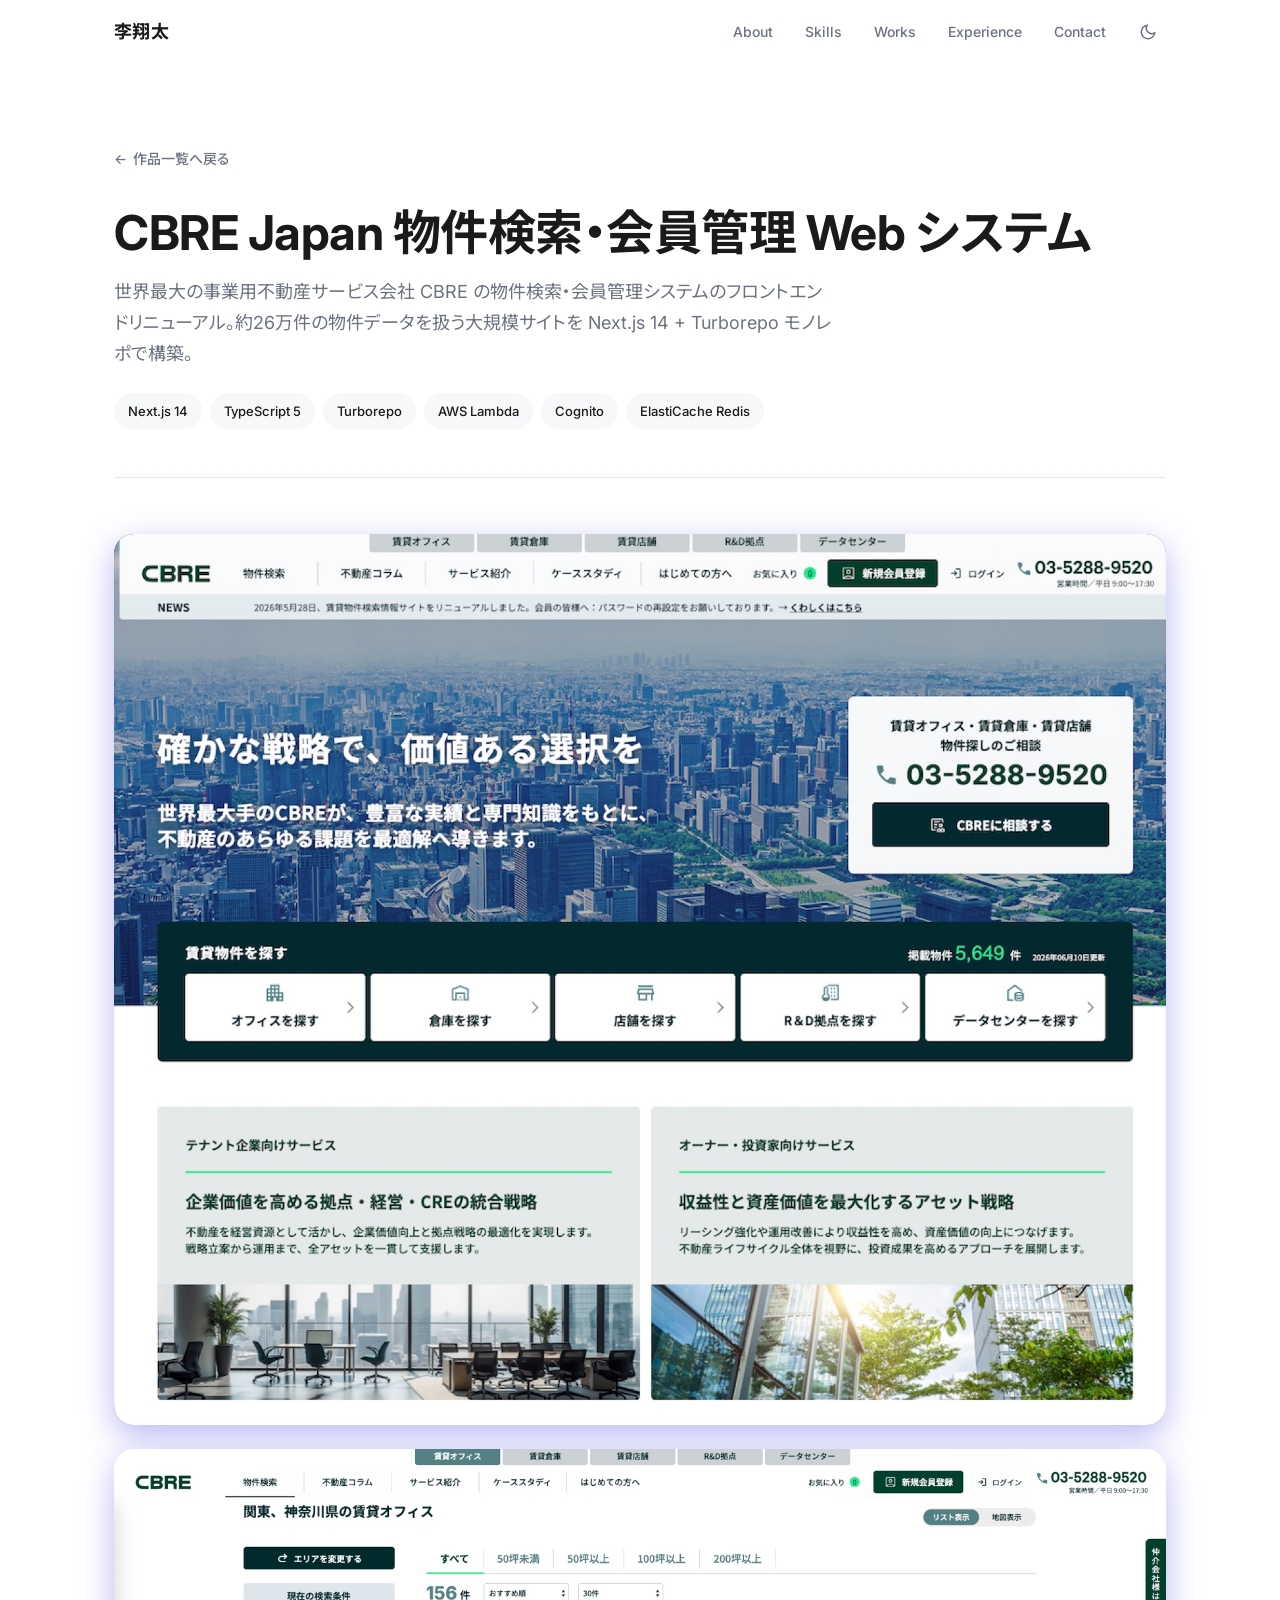
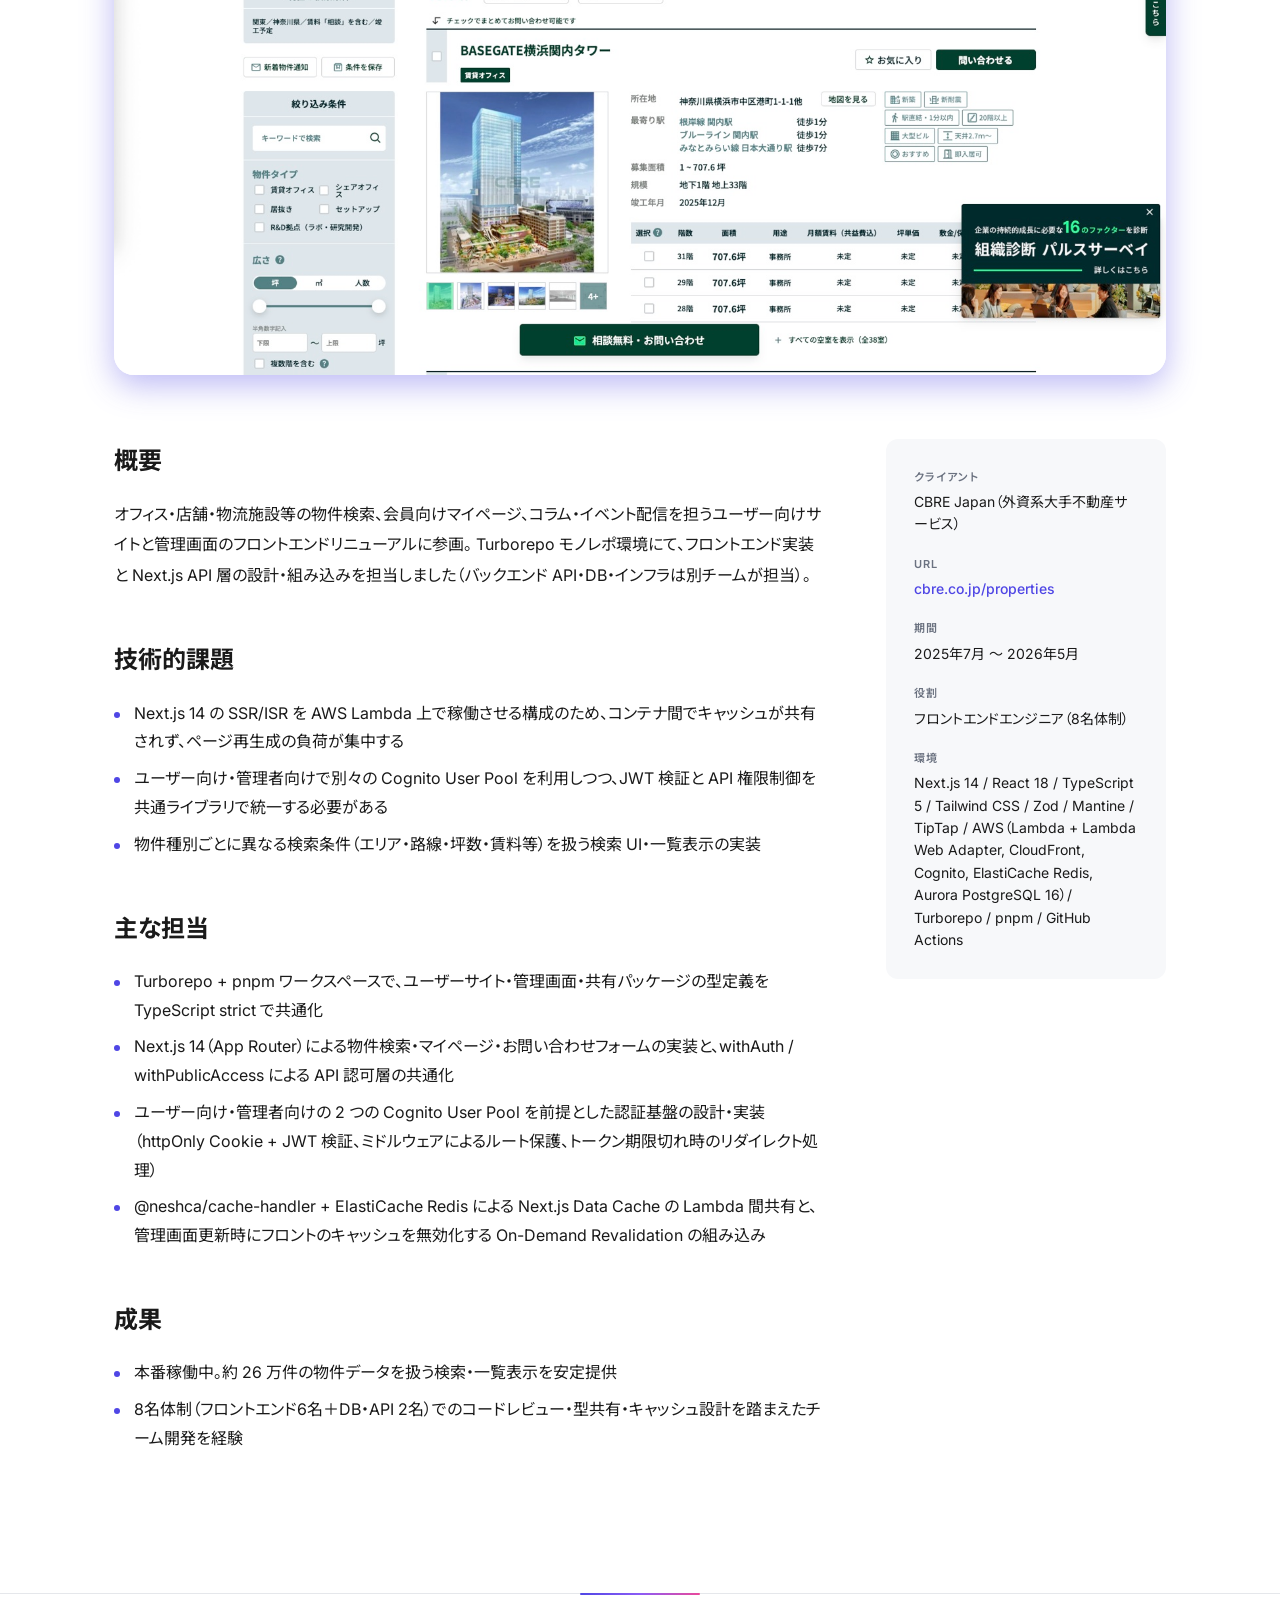
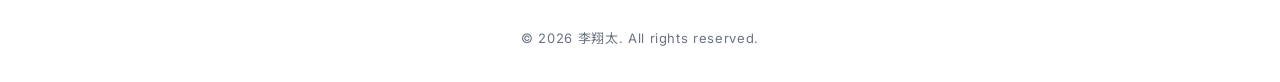
==== commit 886b7772: "実績詳細のファスタービュー画像追加" ====
--- a/works/cbre-properties.html
+++ b/works/cbre-properties.html
@@ -74,7 +74,12 @@
         </ul>
       </div>
 
-      <div class="work-detail__hero">CBRE</div>
+      <div class="work-detail__hero work-detail__hero--shot">
+        <img src="../assets/images/works/firstview1-cbre.jpg" alt="CBRE Japan 物件検索サイト トップページ">
+      </div>
+      <div class="work-detail__gallery">
+        <img src="../assets/images/works/firstview2-cbre.jpg" alt="CBRE Japan 物件検索画面" loading="lazy">
+      </div>
 
       <div class="work-detail__layout">
         <div class="work-detail__main">
--- a/assets/css/works.css
+++ b/assets/css/works.css
@@ -94,6 +94,52 @@
   filter: drop-shadow(0 6px 20px rgba(0, 0, 0, 0.25));
 }
 
+/* Screenshot hero — image defines its own height (no 16:9 crop) */
+.work-detail__hero--shot {
+  aspect-ratio: auto;
+}
+
+.work-detail__hero--shot img {
+  width: 100%;
+  height: auto;
+  object-fit: contain;
+}
+
+/* Phone screenshots side by side on the gradient backdrop */
+.work-detail__hero--phones {
+  aspect-ratio: auto;
+  padding: 48px 24px;
+  display: flex;
+  justify-content: center;
+  align-items: flex-start;
+  gap: 32px;
+}
+
+.work-detail__hero--phones img {
+  width: min(260px, 40%);
+  height: auto;
+  border-radius: 14px;
+  box-shadow: 0 12px 36px rgba(0, 0, 0, 0.35);
+}
+
+/* Secondary screenshot below the hero */
+.work-detail__hero:has(+ .work-detail__gallery) {
+  margin-bottom: 24px;
+}
+
+.work-detail__gallery {
+  border-radius: var(--radius-lg);
+  overflow: hidden;
+  margin-bottom: 64px;
+  box-shadow: var(--shadow-glow);
+}
+
+.work-detail__gallery img {
+  display: block;
+  width: 100%;
+  height: auto;
+}
+
 .work-detail__layout {
   display: grid;
   grid-template-columns: 1fr 280px;
